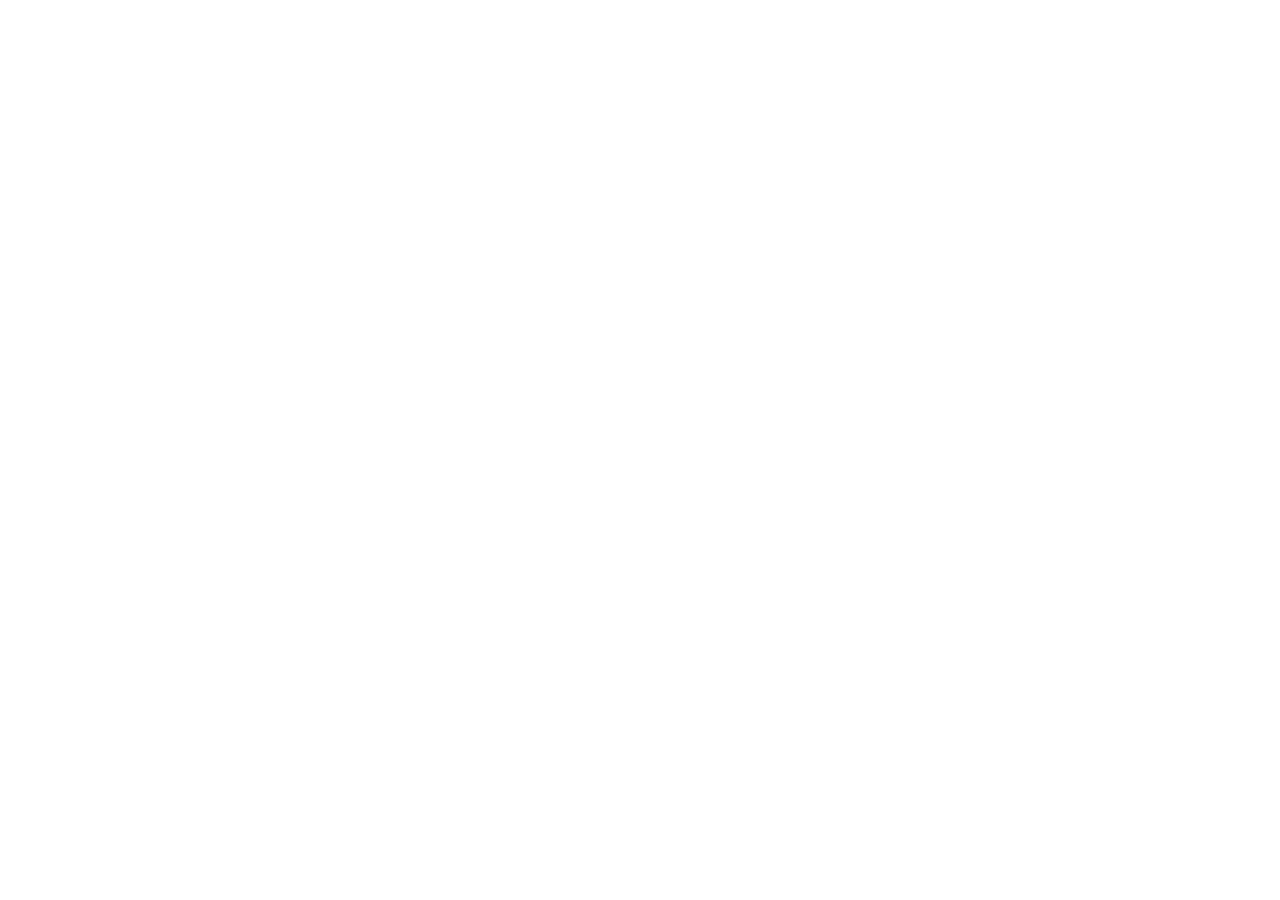
==== docs/index.html @ 91da06d8 "Deploy inicial - Reloj Histórico" ====
<!DOCTYPE html>
<html>
<head>
  <!--
    If you are serving your web app in a path other than the root, change the
    href value below to reflect the base path you are serving from.

    The path provided below has to start and end with a slash "/" in order for
    it to work correctly.

    For more details:
    * https://developer.mozilla.org/en-US/docs/Web/HTML/Element/base

    This is a placeholder for base href that will be replaced by the value of
    the `--base-href` argument provided to `flutter build`.
  -->
  <base href="/">

  <meta charset="UTF-8">
  <meta content="IE=Edge" http-equiv="X-UA-Compatible">
  <meta name="description" content="A new Flutter project.">

  <!-- iOS meta tags & icons -->
  <meta name="mobile-web-app-capable" content="yes">
  <meta name="apple-mobile-web-app-status-bar-style" content="black">
  <meta name="apple-mobile-web-app-title" content="historical_clock">
  <link rel="apple-touch-icon" href="icons/Icon-192.png">

  <!-- Favicon -->
  <link rel="icon" type="image/png" href="favicon.png"/>

  <title>historical_clock</title>
  <link rel="manifest" href="manifest.json">
</head>
<body>
  <script src="flutter_bootstrap.js" async></script>
</body>
</html>
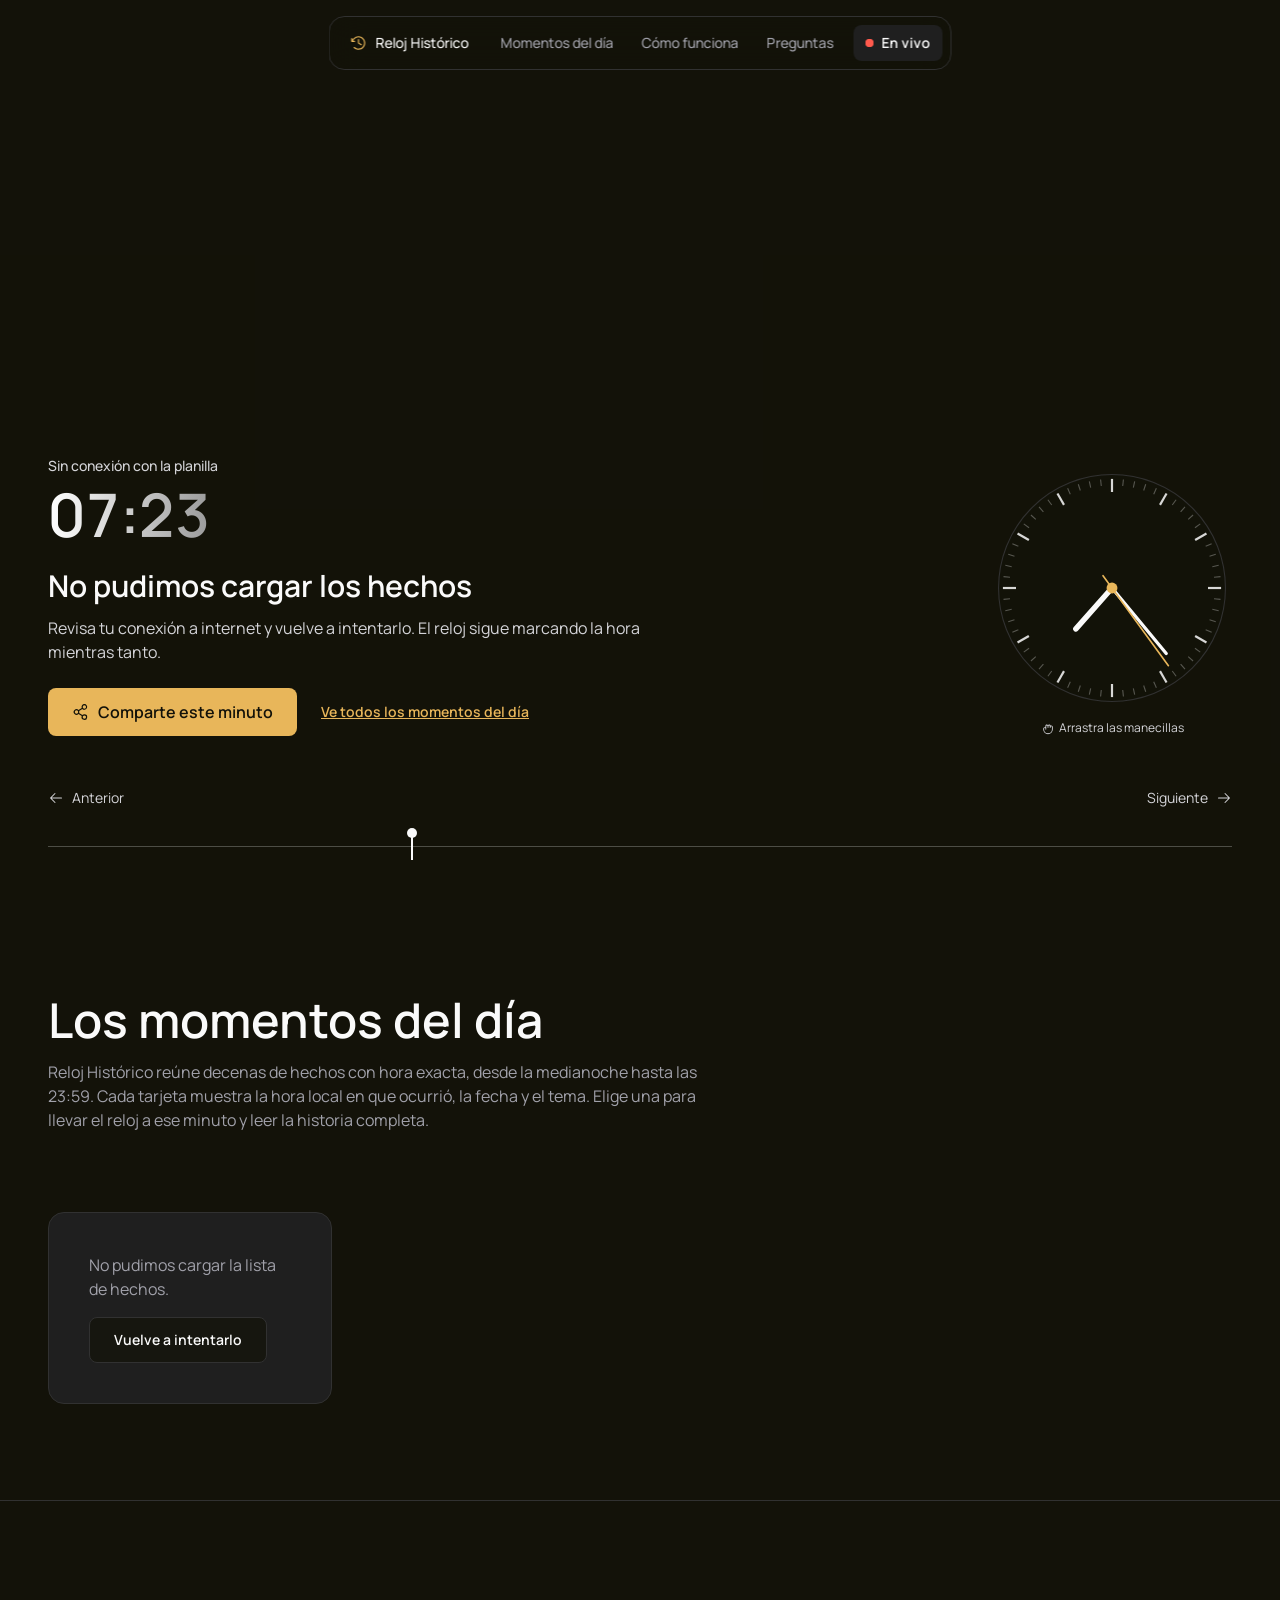
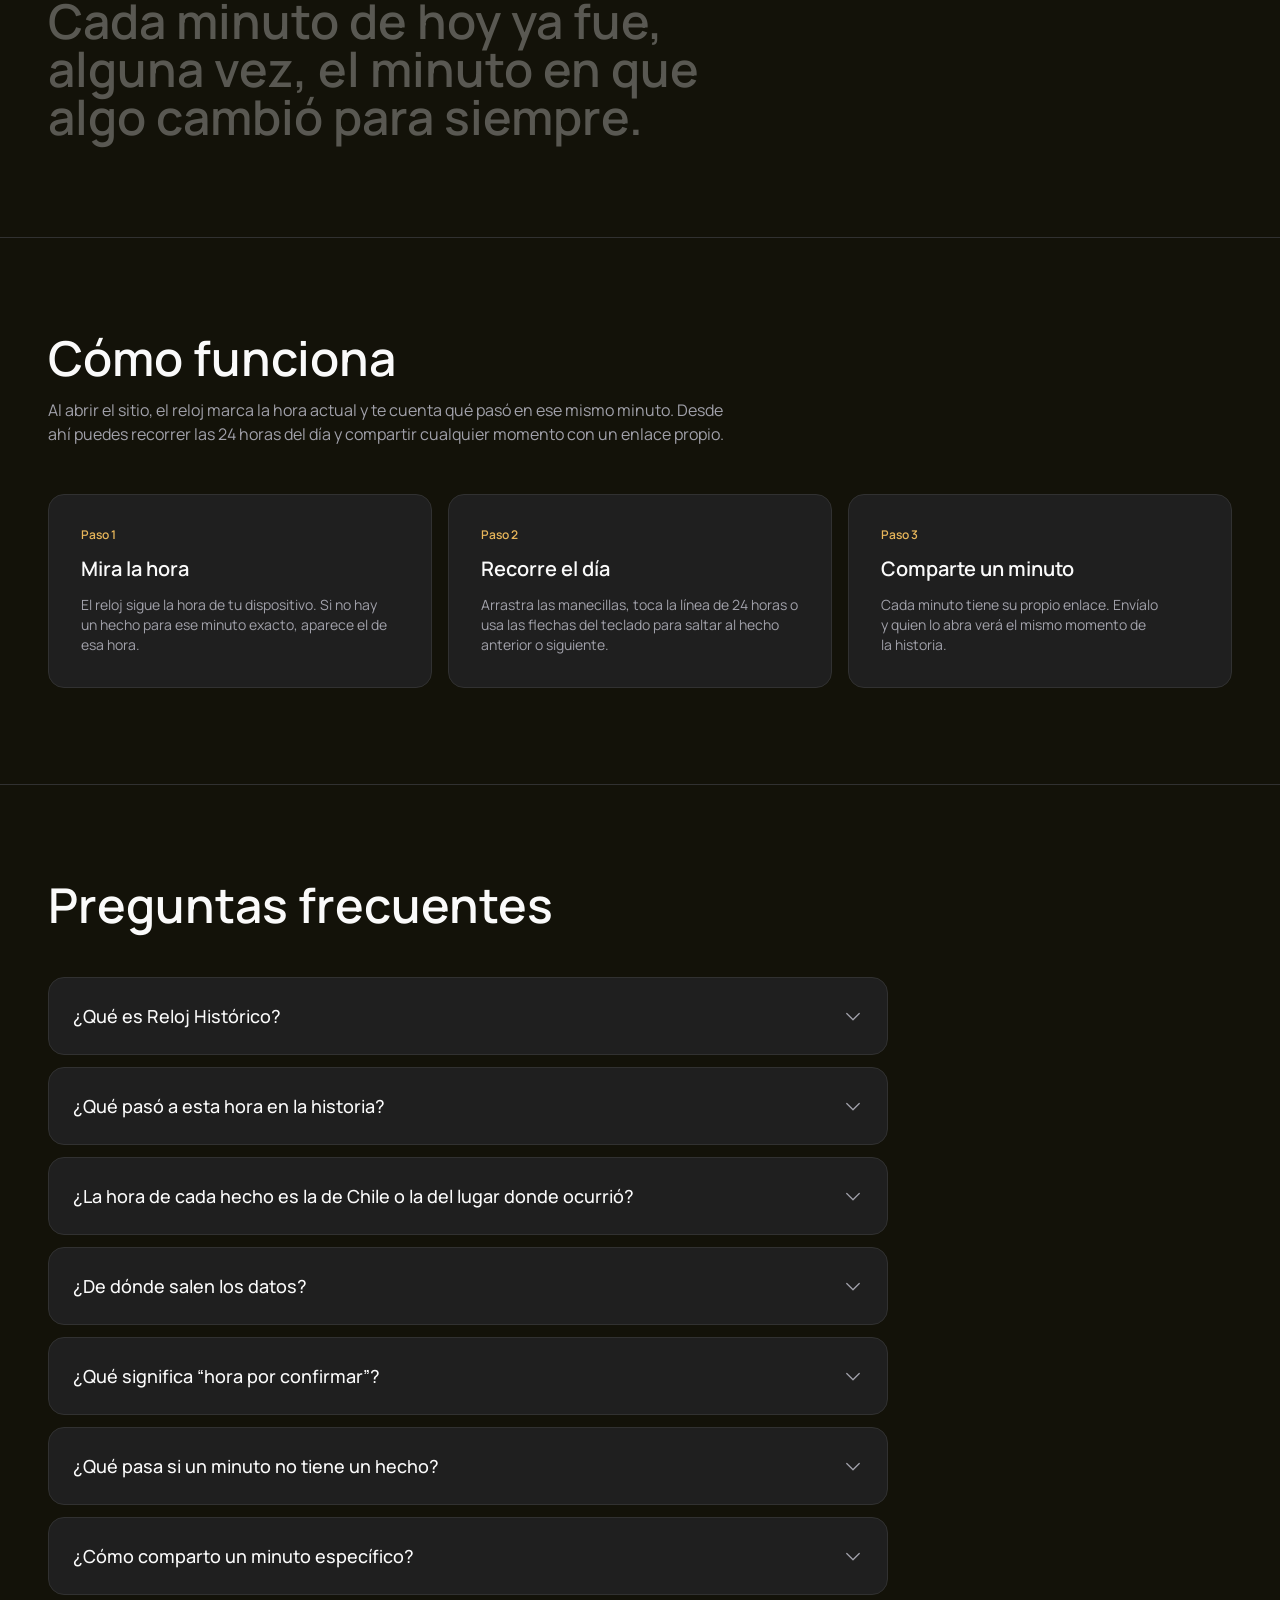
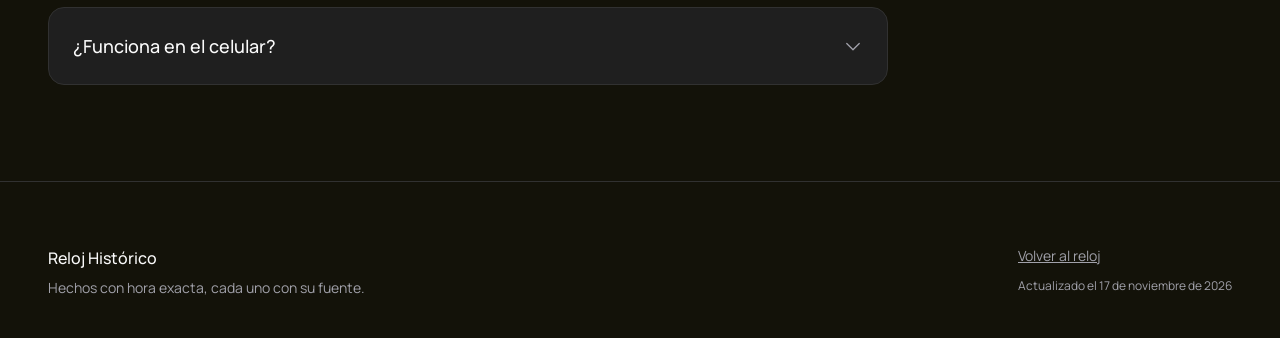
==== commit 14e7c6ba: "Reemplazar el sitio Flutter por el rediseño en HTML - El rediseño pasa a la raíz de docs/ y se elimi" ====
--- a/docs/index.html
+++ b/docs/index.html
@@ -1,38 +1,304 @@
-<!DOCTYPE html>
-<html>
+<!doctype html>
+<html lang="es-CL">
 <head>
-  <!--
-    If you are serving your web app in a path other than the root, change the
-    href value below to reflect the base path you are serving from.
-
-    The path provided below has to start and end with a slash "/" in order for
-    it to work correctly.
-
-    For more details:
-    * https://developer.mozilla.org/en-US/docs/Web/HTML/Element/base
-
-    This is a placeholder for base href that will be replaced by the value of
-    the `--base-href` argument provided to `flutter build`.
-  -->
-  <base href="/">
-
-  <meta charset="UTF-8">
-  <meta content="IE=Edge" http-equiv="X-UA-Compatible">
-  <meta name="description" content="A new Flutter project.">
-
-  <!-- iOS meta tags & icons -->
-  <meta name="mobile-web-app-capable" content="yes">
-  <meta name="apple-mobile-web-app-status-bar-style" content="black">
-  <meta name="apple-mobile-web-app-title" content="historical_clock">
-  <link rel="apple-touch-icon" href="icons/Icon-192.png">
-
-  <!-- Favicon -->
-  <link rel="icon" type="image/png" href="favicon.png"/>
-
-  <title>historical_clock</title>
-  <link rel="manifest" href="manifest.json">
+<meta charset="utf-8">
+<meta name="viewport" content="width=device-width, initial-scale=1, viewport-fit=cover">
+<title>Reloj Histórico: qué pasó a esta hora en la historia</title>
+<meta name="description" content="Mira la hora y descubre qué pasó en ese mismo minuto en la historia. Hechos con hora exacta y su fuente, desde la medianoche hasta las 23:59.">
+<link rel="canonical" href="https://flacofalso.github.io/reloj-historico/">
+<meta name="theme-color" content="#131209">
+<meta property="og:type" content="website">
+<meta property="og:locale" content="es_CL">
+<meta property="og:site_name" content="Reloj Histórico">
+<meta property="og:url" content="https://flacofalso.github.io/reloj-historico/">
+<meta property="og:title" content="Reloj Histórico: qué pasó a esta hora en la historia">
+<meta property="og:description" content="Mira la hora y descubre qué pasó en ese mismo minuto en la historia.">
+<meta property="og:image" content="https://flacofalso.github.io/reloj-historico/og.png">
+<meta property="og:image:width" content="1200">
+<meta property="og:image:height" content="630">
+<meta property="og:image:alt" content="Reloj Histórico: qué pasó en la historia a esta misma hora">
+<meta name="twitter:card" content="summary_large_image">
+<link rel="icon" href="favicon.svg" type="image/svg+xml">
+<link rel="preconnect" href="https://fonts.googleapis.com">
+<link rel="preconnect" href="https://fonts.gstatic.com" crossorigin>
+<link rel="preconnect" href="https://docs.google.com">
+<link href="https://fonts.googleapis.com/css2?family=Manrope:wght@400;500;600&display=swap" rel="stylesheet">
+<link rel="stylesheet" href="styles.css">
+<script>document.documentElement.classList.add('js');</script>
+<script src="datos.js" defer></script>
+<script src="app.js" defer></script>
+<script type="application/ld+json">
+{
+  "@context": "https://schema.org",
+  "@graph": [
+    {
+      "@type": "WebSite",
+      "name": "Reloj Histórico",
+      "url": "https://flacofalso.github.io/reloj-historico/",
+      "inLanguage": "es-CL",
+      "description": "Reloj Histórico es un sitio web gratuito que muestra, para cada minuto del día, un hecho histórico que ocurrió a esa misma hora."
+    },
+    {
+      "@type": "FAQPage",
+      "inLanguage": "es-CL",
+      "mainEntity": [
+        {
+          "@type": "Question",
+          "name": "¿Qué es Reloj Histórico?",
+          "acceptedAnswer": { "@type": "Answer", "text": "Reloj Histórico es un sitio web gratuito que muestra, para cada minuto del día, un hecho histórico que ocurrió a esa misma hora. Funciona en el navegador del computador o del celular, sin registro y sin descargar nada." }
+        },
+        {
+          "@type": "Question",
+          "name": "¿Qué pasó a esta hora en la historia?",
+          "acceptedAnswer": { "@type": "Answer", "text": "Abre el sitio y el reloj te lo muestra al instante: marca la hora actual y cuenta el hecho que ocurrió en ese minuto. Hay hechos con hora exacta para más de 50 minutos del día y un hecho de respaldo para cada una de las 24 horas." }
+        },
+        {
+          "@type": "Question",
+          "name": "¿La hora de cada hecho es la de Chile o la del lugar donde ocurrió?",
+          "acceptedAnswer": { "@type": "Answer", "text": "En general es la hora local del lugar donde ocurrió el hecho. Por ejemplo, el accidente de Chernóbil aparece a la 01:23, la hora en Ucrania. Cuando la fuente usa otra referencia, como la hora UTC, la descripción lo dice." }
+        },
+        {
+          "@type": "Question",
+          "name": "¿De dónde salen los datos?",
+          "acceptedAnswer": { "@type": "Answer", "text": "Cada hecho indica su fuente: organismos oficiales, agencias de noticias, medios o archivos históricos. Los datos están en una planilla que se revisa y corrige a mano, y el sitio la lee cada vez que lo abres." }
+        },
+        {
+          "@type": "Question",
+          "name": "¿Qué significa “hora por confirmar”?",
+          "acceptedAnswer": { "@type": "Answer", "text": "Significa que las fuentes no coinciden en el minuto exacto. El sitio muestra la hora más citada y lo avisa junto a la fuente, para que sepas que puede variar en algunos minutos." }
+        },
+        {
+          "@type": "Question",
+          "name": "¿Qué pasa si un minuto no tiene un hecho?",
+          "acceptedAnswer": { "@type": "Answer", "text": "Se muestra el hecho asociado a esa hora completa y la etiqueta cambia de “En este minuto” a “En esta hora”. Así siempre hay algo que leer, sea la hora que sea." }
+        },
+        {
+          "@type": "Question",
+          "name": "¿Cómo comparto un minuto específico?",
+          "acceptedAnswer": { "@type": "Answer", "text": "Usa el botón “Comparte este minuto” o agrega la hora al final de la dirección, por ejemplo #21:56. Quien abra el enlace verá el mismo minuto y el mismo hecho." }
+        },
+        {
+          "@type": "Question",
+          "name": "¿Funciona en el celular?",
+          "acceptedAnswer": { "@type": "Answer", "text": "Sí. En el celular puedes arrastrar las manecillas del reloj, tocar la línea de 24 horas o deslizar el dedo sobre el texto para pasar al hecho anterior o siguiente." }
+        }
+      ]
+    }
+  ]
+}
+</script>
 </head>
 <body>
-  <script src="flutter_bootstrap.js" async></script>
+<a class="saltar boton-sm" href="#inicio">Saltar al contenido</a>
+
+<header class="nav" id="nav">
+  <a class="marca titulo-4" href="#inicio" aria-label="Reloj Histórico, ir al reloj">
+    <svg width="18" height="18" viewBox="0 0 256 256" fill="currentColor" aria-hidden="true"><path d="M136,80v43.47l36.12,21.67a8,8,0,0,1-8.24,13.72l-40-24A8,8,0,0,1,120,128V80a8,8,0,0,1,16,0Zm-8-48A95.44,95.44,0,0,0,60.08,60.15C52.81,67.51,46.35,74.59,40,82V64a8,8,0,0,0-16,0v40a8,8,0,0,0,8,8H72a8,8,0,0,0,0-16H49c7.15-8.42,14.27-16.35,22.39-24.57a80,80,0,1,1,1.66,114.75,8,8,0,1,0-11,11.64A96,96,0,1,0,128,32Z"/></svg>
+    Reloj Histórico
+  </a>
+  <nav class="nav-enlaces titulo-4" aria-label="Secciones">
+    <a href="#momentos">Momentos del día</a>
+    <a href="#como-funciona">Cómo funciona</a>
+    <a href="#preguntas">Preguntas</a>
+  </nav>
+  <button class="pill boton-sm" id="modo" data-modo="vivo" title="Estás viendo la hora actual">
+    <span class="punto" aria-hidden="true"></span>
+    <svg class="icono-volver" width="16" height="16" viewBox="0 0 256 256" fill="currentColor" aria-hidden="true"><path d="M136,80v43.47l36.12,21.67a8,8,0,0,1-8.24,13.72l-40-24A8,8,0,0,1,120,128V80a8,8,0,0,1,16,0Zm-8-48A95.44,95.44,0,0,0,60.08,60.15C52.81,67.51,46.35,74.59,40,82V64a8,8,0,0,0-16,0v40a8,8,0,0,0,8,8H72a8,8,0,0,0,0-16H49c7.15-8.42,14.27-16.35,22.39-24.57a80,80,0,1,1,1.66,114.75,8,8,0,1,0-11,11.64A96,96,0,1,0,128,32Z"/></svg>
+    <span id="modoTexto">En vivo</span>
+  </button>
+  <button class="menu-boton" id="menuBoton" aria-expanded="false" aria-controls="menuPanel" aria-label="Abrir menú">
+    <span></span><span></span>
+  </button>
+</header>
+
+<nav class="menu-panel" id="menuPanel" aria-label="Menú">
+  <a class="encabezado-4" href="#inicio">El reloj</a>
+  <a class="encabezado-4" href="#momentos">Momentos del día</a>
+  <a class="encabezado-4" href="#como-funciona">Cómo funciona</a>
+  <a class="encabezado-4" href="#preguntas">Preguntas frecuentes</a>
+</nav>
+
+<main id="contenido">
+  <!-- ===== Hero: el reloj ===== -->
+  <section class="hero" id="inicio" aria-label="El reloj">
+    <div class="hero-fondo" id="fondo" aria-hidden="true"></div>
+
+    <div class="hero-principal">
+      <article class="relato" id="relato" aria-live="polite">
+        <div class="relato-cabeza">
+          <div class="contexto leyenda-1">
+            <span id="alcance">Hechos con hora exacta</span>
+            <span class="categoria" id="categoria" hidden><i></i><span></span></span>
+          </div>
+          <div class="momento">
+            <div class="hora encabezado-1 cifras" id="hora">--:--</div>
+            <div class="fecha" id="fecha">
+              <span class="titulo-2" id="fechaTexto"></span>
+              <span class="hace leyenda-2" id="hace"></span>
+            </div>
+          </div>
+        </div>
+        <h1 class="encabezado-4" id="titulo">Qué pasó en la historia a esta misma hora</h1>
+        <p class="descripcion cuerpo-3" id="descripcion">Reloj Histórico es un sitio web gratuito que muestra, para cada minuto del día, un hecho histórico que ocurrió a esa misma hora. Mira el reloj y descubre qué pasó.</p>
+        <button class="enlace boton-sm" id="mas" hidden>Leer la historia completa</button>
+        <p class="fuente leyenda-4" id="fuente"></p>
+        <div class="relato-acciones">
+          <button class="boton boton-primario boton-md" id="compartir">
+            <svg width="18" height="18" viewBox="0 0 256 256" fill="currentColor" aria-hidden="true"><path d="M176,160a39.89,39.89,0,0,0-28.62,12.09l-46.1-29.63a39.8,39.8,0,0,0,0-28.92l46.1-29.63a40,40,0,1,0-8.66-13.45l-46.1,29.63a40,40,0,1,0,0,55.82l46.1,29.63A40,40,0,1,0,176,160Zm0-128a24,24,0,1,1-24,24A24,24,0,0,1,176,32ZM64,152a24,24,0,1,1,24-24A24,24,0,0,1,64,152Zm112,72a24,24,0,1,1,24-24A24,24,0,0,1,176,224Z"/></svg>
+            Comparte este minuto
+          </button>
+          <a class="enlace boton-sm" href="#momentos">Ve todos los momentos del día</a>
+        </div>
+      </article>
+
+      <div class="dial-caja">
+        <div class="dial" id="dial" tabindex="0" role="slider" aria-label="Reloj: arrastra las manecillas para cambiar el minuto" aria-valuemin="0" aria-valuemax="1439">
+          <svg viewBox="-110 -110 220 220" aria-hidden="true">
+            <circle class="cara" r="104"/>
+            <g id="marcasMin"></g>
+            <g id="marcasEv"></g>
+            <line class="aguja aguja-hora" id="agujaHora" x1="0" y1="0" x2="0" y2="-50"/>
+            <line class="aguja aguja-min" id="agujaMin" x1="0" y1="0" x2="0" y2="-78"/>
+            <line class="aguja aguja-seg" id="agujaSeg" x1="0" y1="14" x2="0" y2="-88"/>
+            <circle class="eje" r="5"/>
+          </svg>
+        </div>
+        <p class="dial-ayuda leyenda-4">
+          <svg width="14" height="14" viewBox="0 0 256 256" fill="currentColor" aria-hidden="true"><path d="M188,80a27.79,27.79,0,0,0-13.36,3.4,28,28,0,0,0-46.64-11A28,28,0,0,0,80,92v20H68a28,28,0,0,0-28,28v12a88,88,0,0,0,176,0V108A28,28,0,0,0,188,80Zm12,72a72,72,0,0,1-144,0V140a12,12,0,0,1,12-12H80v24a8,8,0,0,0,16,0V92a12,12,0,0,1,24,0v28a8,8,0,0,0,16,0V92a12,12,0,0,1,24,0v28a8,8,0,0,0,16,0V108a12,12,0,0,1,24,0Z"/></svg>
+          Arrastra las manecillas
+        </p>
+      </div>
+    </div>
+
+    <div class="linea">
+      <div class="linea-nav cuerpo-6">
+        <button id="anterior" aria-label="Hecho anterior">
+          <svg width="16" height="16" viewBox="0 0 256 256" fill="currentColor" aria-hidden="true"><path d="M224,128a8,8,0,0,1-8,8H59.31l58.35,58.34a8,8,0,0,1-11.32,11.32l-72-72a8,8,0,0,1,0-11.32l72-72a8,8,0,0,1,11.32,11.32L59.31,120H216A8,8,0,0,1,224,128Z"/></svg>
+          <span class="etiqueta" id="anteriorTexto">Anterior</span>
+        </button>
+        <button id="siguiente" aria-label="Hecho siguiente">
+          <span class="etiqueta" id="siguienteTexto">Siguiente</span>
+          <svg width="16" height="16" viewBox="0 0 256 256" fill="currentColor" aria-hidden="true"><path d="M221.66,133.66l-72,72a8,8,0,0,1-11.32-11.32L196.69,136H40a8,8,0,0,1,0-16H196.69L138.34,61.66a8,8,0,0,1,11.32-11.32l72,72A8,8,0,0,1,221.66,133.66Z"/></svg>
+        </button>
+      </div>
+      <div class="pista" id="pista" role="slider" tabindex="0" aria-label="Línea de 24 horas: usa las flechas para saltar entre hechos" aria-valuemin="0" aria-valuemax="1439">
+        <div class="riel"></div>
+        <div id="pistaEventos"></div>
+        <div class="cabezal" id="cabezal"></div>
+        <div class="globo leyenda-2" id="globo" hidden></div>
+      </div>
+    </div>
+  </section>
+
+  <!-- ===== Galería ===== -->
+  <section class="seccion" id="momentos" aria-labelledby="momentosTitulo">
+    <div class="seccion-interior">
+      <div class="seccion-cabeza aparece">
+        <h2 class="encabezado-2" id="momentosTitulo">Los momentos del día</h2>
+        <p class="cuerpo-3">Reloj Histórico reúne <span id="conteo">decenas de</span> hechos con hora exacta, desde la medianoche hasta las 23:59. Cada tarjeta muestra la hora local en que ocurrió, la fecha y el tema. Elige una para llevar el reloj a ese minuto y leer la historia completa.</p>
+      </div>
+      <div class="filtros" id="filtros" role="group" aria-label="Filtrar por tema"></div>
+      <ul class="tarjetas" id="tarjetas" aria-live="polite">
+        <li class="esqueleto" aria-hidden="true"></li>
+        <li class="esqueleto" aria-hidden="true"></li>
+        <li class="esqueleto" aria-hidden="true"></li>
+        <li class="esqueleto" aria-hidden="true"></li>
+      </ul>
+      <noscript><p class="cuerpo-3">Activa JavaScript en tu navegador para ver la lista de hechos.</p></noscript>
+    </div>
+  </section>
+
+  <!-- ===== Frase destacada ===== -->
+  <section class="seccion" aria-label="Lema">
+    <div class="seccion-interior">
+      <p class="frase encabezado-2" id="frase">Cada minuto de hoy ya fue, alguna vez, el minuto en que algo cambió para siempre.</p>
+    </div>
+  </section>
+
+  <!-- ===== Cómo funciona ===== -->
+  <section class="seccion" id="como-funciona" aria-labelledby="comoTitulo">
+    <div class="seccion-interior">
+      <div class="seccion-cabeza aparece">
+        <h2 class="encabezado-2" id="comoTitulo">Cómo funciona</h2>
+        <p class="cuerpo-3">Al abrir el sitio, el reloj marca la hora actual y te cuenta qué pasó en ese mismo minuto. Desde ahí puedes recorrer las 24 horas del día y compartir cualquier momento con un enlace propio.</p>
+      </div>
+      <ol class="pasos">
+        <li class="paso aparece">
+          <span class="paso-numero leyenda-3">Paso 1</span>
+          <h3 class="encabezado-6">Mira la hora</h3>
+          <p class="cuerpo-6">El reloj sigue la hora de tu dispositivo. Si no hay un hecho para ese minuto exacto, aparece el de esa hora.</p>
+        </li>
+        <li class="paso aparece">
+          <span class="paso-numero leyenda-3">Paso 2</span>
+          <h3 class="encabezado-6">Recorre el día</h3>
+          <p class="cuerpo-6">Arrastra las manecillas, toca la línea de 24 horas o usa las flechas del teclado para saltar al hecho anterior o siguiente.</p>
+        </li>
+        <li class="paso aparece">
+          <span class="paso-numero leyenda-3">Paso 3</span>
+          <h3 class="encabezado-6">Comparte un minuto</h3>
+          <p class="cuerpo-6">Cada minuto tiene su propio enlace. Envíalo y quien lo abra verá el mismo momento de la historia.</p>
+        </li>
+      </ol>
+    </div>
+  </section>
+
+  <!-- ===== Preguntas frecuentes ===== -->
+  <section class="seccion" id="preguntas" aria-labelledby="preguntasTitulo">
+    <div class="seccion-interior">
+      <div class="seccion-cabeza aparece">
+        <h2 class="encabezado-2" id="preguntasTitulo">Preguntas frecuentes</h2>
+      </div>
+      <div class="preguntas">
+        <details class="pregunta">
+          <summary class="titulo-2">¿Qué es Reloj Histórico?<svg width="20" height="20" viewBox="0 0 256 256" fill="currentColor" aria-hidden="true"><path d="M213.66,101.66l-80,80a8,8,0,0,1-11.32,0l-80-80A8,8,0,0,1,53.66,90.34L128,164.69l74.34-74.35a8,8,0,0,1,11.32,11.32Z"/></svg></summary>
+          <p class="cuerpo-3">Reloj Histórico es un sitio web gratuito que muestra, para cada minuto del día, un hecho histórico que ocurrió a esa misma hora. Funciona en el navegador del computador o del celular, sin registro y sin descargar nada.</p>
+        </details>
+        <details class="pregunta">
+          <summary class="titulo-2">¿Qué pasó a esta hora en la historia?<svg width="20" height="20" viewBox="0 0 256 256" fill="currentColor" aria-hidden="true"><path d="M213.66,101.66l-80,80a8,8,0,0,1-11.32,0l-80-80A8,8,0,0,1,53.66,90.34L128,164.69l74.34-74.35a8,8,0,0,1,11.32,11.32Z"/></svg></summary>
+          <p class="cuerpo-3">Abre el sitio y el reloj te lo muestra al instante: marca la hora actual y cuenta el hecho que ocurrió en ese minuto. Hay hechos con hora exacta para más de 50 minutos del día y un hecho de respaldo para cada una de las 24 horas.</p>
+        </details>
+        <details class="pregunta">
+          <summary class="titulo-2">¿La hora de cada hecho es la de Chile o la del lugar donde ocurrió?<svg width="20" height="20" viewBox="0 0 256 256" fill="currentColor" aria-hidden="true"><path d="M213.66,101.66l-80,80a8,8,0,0,1-11.32,0l-80-80A8,8,0,0,1,53.66,90.34L128,164.69l74.34-74.35a8,8,0,0,1,11.32,11.32Z"/></svg></summary>
+          <p class="cuerpo-3">En general es la hora local del lugar donde ocurrió el hecho. Por ejemplo, el accidente de Chernóbil aparece a la 01:23, la hora en Ucrania. Cuando la fuente usa otra referencia, como la hora UTC, la descripción lo dice.</p>
+        </details>
+        <details class="pregunta">
+          <summary class="titulo-2">¿De dónde salen los datos?<svg width="20" height="20" viewBox="0 0 256 256" fill="currentColor" aria-hidden="true"><path d="M213.66,101.66l-80,80a8,8,0,0,1-11.32,0l-80-80A8,8,0,0,1,53.66,90.34L128,164.69l74.34-74.35a8,8,0,0,1,11.32,11.32Z"/></svg></summary>
+          <p class="cuerpo-3">Cada hecho indica su fuente: organismos oficiales, agencias de noticias, medios o archivos históricos. Los datos están en una planilla que se revisa y corrige a mano, y el sitio la lee cada vez que lo abres.</p>
+        </details>
+        <details class="pregunta">
+          <summary class="titulo-2">¿Qué significa “hora por confirmar”?<svg width="20" height="20" viewBox="0 0 256 256" fill="currentColor" aria-hidden="true"><path d="M213.66,101.66l-80,80a8,8,0,0,1-11.32,0l-80-80A8,8,0,0,1,53.66,90.34L128,164.69l74.34-74.35a8,8,0,0,1,11.32,11.32Z"/></svg></summary>
+          <p class="cuerpo-3">Significa que las fuentes no coinciden en el minuto exacto. El sitio muestra la hora más citada y lo avisa junto a la fuente, para que sepas que puede variar en algunos minutos.</p>
+        </details>
+        <details class="pregunta">
+          <summary class="titulo-2">¿Qué pasa si un minuto no tiene un hecho?<svg width="20" height="20" viewBox="0 0 256 256" fill="currentColor" aria-hidden="true"><path d="M213.66,101.66l-80,80a8,8,0,0,1-11.32,0l-80-80A8,8,0,0,1,53.66,90.34L128,164.69l74.34-74.35a8,8,0,0,1,11.32,11.32Z"/></svg></summary>
+          <p class="cuerpo-3">Se muestra el hecho asociado a esa hora completa y la etiqueta cambia de “En este minuto” a “En esta hora”. Así siempre hay algo que leer, sea la hora que sea.</p>
+        </details>
+        <details class="pregunta">
+          <summary class="titulo-2">¿Cómo comparto un minuto específico?<svg width="20" height="20" viewBox="0 0 256 256" fill="currentColor" aria-hidden="true"><path d="M213.66,101.66l-80,80a8,8,0,0,1-11.32,0l-80-80A8,8,0,0,1,53.66,90.34L128,164.69l74.34-74.35a8,8,0,0,1,11.32,11.32Z"/></svg></summary>
+          <p class="cuerpo-3">Usa el botón “Comparte este minuto” o agrega la hora al final de la dirección, por ejemplo #21:56. Quien abra el enlace verá el mismo minuto y el mismo hecho.</p>
+        </details>
+        <details class="pregunta">
+          <summary class="titulo-2">¿Funciona en el celular?<svg width="20" height="20" viewBox="0 0 256 256" fill="currentColor" aria-hidden="true"><path d="M213.66,101.66l-80,80a8,8,0,0,1-11.32,0l-80-80A8,8,0,0,1,53.66,90.34L128,164.69l74.34-74.35a8,8,0,0,1,11.32,11.32Z"/></svg></summary>
+          <p class="cuerpo-3">Sí. En el celular puedes arrastrar las manecillas del reloj, tocar la línea de 24 horas o deslizar el dedo sobre el texto para pasar al hecho anterior o siguiente.</p>
+        </details>
+      </div>
+    </div>
+  </section>
+</main>
+
+<footer class="pie">
+  <div class="pie-interior cuerpo-6">
+    <div>
+      <strong class="titulo-3">Reloj Histórico</strong>
+      <span>Hechos con hora exacta, cada uno con su fuente.</span>
+    </div>
+    <div>
+      <a href="#inicio">Volver al reloj</a>
+      <span class="leyenda-4">Actualizado el 17 de noviembre de 2026</span>
+    </div>
+  </div>
+</footer>
+
+<div class="aviso cuerpo-5" id="aviso" role="status"></div>
 </body>
 </html>
--- a/docs/styles.css
+++ b/docs/styles.css
@@ -0,0 +1,401 @@
+/* =========================================================
+   Reloj Histórico · sistema visual
+   Tokens de la skill landing-page-es (Parte B), tema oscuro
+   ========================================================= */
+:root {
+  /* Marca */
+  --fuente: "Manrope", system-ui, -apple-system, "Segoe UI", sans-serif;
+  --color-fondo: #131209;
+  --color-superficie: #1F1F1F;
+  --color-superficie-2: #272727;
+  --color-borde: #313131;
+  --color-texto: #FAFAFA;
+  --color-texto-2: #A1A1AA;
+  --color-texto-hero-2: #D4D4D8; /* secundario sobre foto con velo */
+  --color-marca: #E8B65A;
+  --color-sobre-marca: #131209;
+  --color-vivo: #FF5A4D;
+  --velo: rgba(19, 18, 9, .75);     /* plano, sin degradado */
+  --vidrio: rgba(19, 18, 9, .72);
+
+  /* Espaciado */
+  --esp-25: 2px;  --esp-50: 4px;  --esp-75: 8px;  --esp-100: 12px;
+  --esp-200: 16px; --esp-300: 24px; --esp-400: 32px; --esp-500: 40px;
+  --esp-600: 48px; --esp-700: 64px; --esp-800: 80px; --esp-900: 96px;
+
+  /* Radios */
+  --radio-sm: 4px; --radio-md: 8px; --radio-lg: 12px; --radio-xl: 16px; --radio-2xl: 24px; --radio-full: 9999px;
+
+  /* Animación */
+  --curva: cubic-bezier(0.22, 1, 0.36, 1);
+
+  --gutter: var(--esp-200);
+  --ancho: 1200px;
+  color-scheme: dark;
+}
+@media (min-width: 640px) { :root { --gutter: var(--esp-400); } }
+@media (min-width: 1024px) { :root { --gutter: var(--esp-600); } }
+
+/* ---------- Base ---------- */
+*, *::before, *::after { box-sizing: border-box; }
+html { scroll-behavior: smooth; -webkit-text-size-adjust: 100%; }
+body {
+  margin: 0; font-family: var(--fuente); color: var(--color-texto); background: var(--color-fondo);
+  font-size: 1rem; line-height: 1.5rem; -webkit-font-smoothing: antialiased;
+}
+h1, h2, h3, p, ol, ul, dl { margin: 0; }
+ol, ul { padding: 0; list-style: none; }
+a { color: inherit; }
+button { font: inherit; color: inherit; background: none; border: 0; padding: 0; cursor: pointer; }
+svg { flex: none; }
+[hidden] { display: none !important; }
+:focus-visible { outline: 2px solid var(--color-marca); outline-offset: 3px; border-radius: var(--radio-sm); }
+.visualmente-oculto { position: absolute; width: 1px; height: 1px; overflow: hidden; clip: rect(0 0 0 0); white-space: nowrap; }
+.saltar {
+  position: fixed; left: var(--esp-200); top: var(--esp-200); z-index: 50;
+  padding: var(--esp-75) var(--esp-100); border-radius: var(--radio-md);
+  background: var(--color-marca); color: var(--color-sobre-marca); text-decoration: none;
+  transform: translateY(-200%);
+}
+.saltar:focus-visible { transform: none; }
+
+/* ---------- Estilos de texto (B1) ---------- */
+.encabezado-1 { font-size: 3.75rem; line-height: 3.75rem; font-weight: 600; text-wrap: balance; }
+.encabezado-2 { font-size: 3rem; line-height: 3rem; font-weight: 600; text-wrap: balance; }
+.encabezado-3 { font-size: 2.25rem; line-height: 2.5rem; font-weight: 600; text-wrap: balance; }
+.encabezado-4 { font-size: 1.875rem; line-height: 2.25rem; font-weight: 600; text-wrap: balance; }
+.encabezado-5 { font-size: 1.5rem; line-height: 2rem; font-weight: 600; text-wrap: balance; }
+.encabezado-6 { font-size: 1.25rem; line-height: 1.75rem; font-weight: 600; text-wrap: balance; }
+.titulo-1 { font-size: 1.25rem; line-height: 1.75rem; font-weight: 500; }
+.titulo-2 { font-size: 1.125rem; line-height: 1.75rem; font-weight: 500; text-wrap: pretty; }
+.titulo-3 { font-size: 1rem; line-height: 1.5rem; font-weight: 500; }
+.titulo-4 { font-size: .875rem; line-height: 1.25rem; font-weight: 500; }
+.cuerpo-3 { font-size: 1rem; line-height: 1.5rem; font-weight: 400; text-wrap: pretty; }
+.cuerpo-5 { font-size: .875rem; line-height: 1.25rem; font-weight: 500; }
+.cuerpo-6 { font-size: .875rem; line-height: 1.25rem; font-weight: 400; text-wrap: pretty; }
+.boton-md { font-size: 1rem; line-height: 1.5rem; font-weight: 600; }
+.boton-sm { font-size: .875rem; line-height: 1.25rem; font-weight: 600; }
+.leyenda-1 { font-size: .875rem; line-height: 1.25rem; font-weight: 500; }
+.leyenda-2 { font-size: .875rem; line-height: 1.25rem; font-weight: 400; }
+.leyenda-3 { font-size: .75rem; line-height: 1rem; font-weight: 600; }
+.leyenda-4 { font-size: .75rem; line-height: 1rem; font-weight: 400; }
+.cifras { font-variant-numeric: tabular-nums; }
+
+/* ---------- Botones ---------- */
+.boton {
+  display: inline-flex; align-items: center; justify-content: center; gap: var(--esp-75);
+  min-height: 44px; padding: var(--esp-100) var(--esp-300); border-radius: var(--radio-md);
+  text-decoration: none; white-space: nowrap;
+  transition: background-color 300ms var(--curva), border-color 300ms var(--curva), transform 300ms var(--curva);
+}
+.boton:active { transform: scale(.98); }
+.boton-primario { background: var(--color-marca); color: var(--color-sobre-marca); }
+.boton-primario:hover { background: #F0C878; }
+.boton-secundario { border: 1px solid var(--color-borde); background: var(--vidrio); color: var(--color-texto); }
+.boton-secundario:hover { background: var(--color-superficie-2); border-color: #4A4A4A; }
+.enlace {
+  display: inline-flex; align-items: center; gap: var(--esp-50); min-height: 44px;
+  color: var(--color-marca); transition: opacity 300ms var(--curva);
+}
+.enlace:hover { opacity: .8; }
+
+/* ---------- Navegación flotante (B7) ---------- */
+.nav {
+  position: fixed; z-index: 30; top: var(--esp-200); left: 50%; transform: translateX(-50%);
+  display: flex; align-items: center; gap: var(--esp-75);
+  width: max-content; max-width: calc(100% - 2 * var(--esp-200));
+  padding: var(--esp-75); border: 1px solid var(--color-borde); border-radius: var(--radio-xl);
+  background: var(--vidrio); backdrop-filter: blur(16px); -webkit-backdrop-filter: blur(16px);
+}
+.marca {
+  display: inline-flex; align-items: center; gap: var(--esp-75); min-height: 36px;
+  padding: 0 var(--esp-100); text-decoration: none; white-space: nowrap;
+}
+.marca svg { color: var(--color-marca); }
+.nav-enlaces { display: flex; gap: var(--esp-50); }
+.nav-enlaces a {
+  display: inline-flex; align-items: center; min-height: 36px; padding: 0 var(--esp-100);
+  border-radius: var(--radio-md); color: var(--color-texto-2); text-decoration: none;
+  transition: background-color 300ms var(--curva), color 300ms var(--curva);
+}
+.nav-enlaces a:hover { color: var(--color-texto); background: var(--color-superficie-2); }
+.pill {
+  display: inline-flex; align-items: center; gap: var(--esp-75); min-height: 36px;
+  padding: 0 var(--esp-100); border-radius: var(--radio-md); white-space: nowrap;
+  background: var(--color-superficie); color: var(--color-texto);
+  transition: background-color 300ms var(--curva), color 300ms var(--curva);
+}
+.pill[data-modo="vivo"] { cursor: default; }
+.pill[data-modo="explorar"] { background: var(--color-marca); color: var(--color-sobre-marca); }
+.pill[data-modo="explorar"]:hover { background: #F0C878; }
+.pill[data-modo="explorar"]:active { transform: scale(.98); }
+.pill .icono-volver { display: none; }
+.pill[data-modo="explorar"] .icono-volver { display: block; }
+.pill[data-modo="explorar"] .punto { display: none; }
+.punto { position: relative; width: 8px; height: 8px; border-radius: var(--radio-full); background: var(--color-vivo); }
+.punto::after {
+  content: ""; position: absolute; inset: 0; border-radius: inherit; background: var(--color-vivo);
+  animation: latido 2s var(--curva) infinite;
+}
+@keyframes latido { from { transform: scale(1); opacity: .7; } to { transform: scale(3); opacity: 0; } }
+
+.menu-boton { display: none; width: 44px; height: 44px; margin: -4px -4px -4px 0; border-radius: var(--radio-md); position: relative; }
+.menu-boton span {
+  position: absolute; left: 13px; width: 18px; height: 2px; border-radius: var(--radio-full); background: var(--color-texto);
+  transition: transform 500ms var(--curva);
+}
+.menu-boton span:first-child { transform: translateY(-4px); }
+.menu-boton span:last-child { transform: translateY(4px); }
+.menu-abierto .menu-boton span:first-child { transform: rotate(45deg); }
+.menu-abierto .menu-boton span:last-child { transform: rotate(-45deg); }
+
+.menu-panel {
+  position: fixed; inset: 0; z-index: 25; display: flex; flex-direction: column; justify-content: center;
+  padding: var(--esp-900) var(--gutter); gap: var(--esp-75);
+  background: rgba(19, 18, 9, .94); backdrop-filter: blur(24px); -webkit-backdrop-filter: blur(24px);
+  opacity: 0; visibility: hidden; transition: opacity 300ms var(--curva), visibility 0s linear 300ms;
+}
+.menu-abierto .menu-panel { opacity: 1; visibility: visible; transition: opacity 300ms var(--curva); }
+.menu-panel a {
+  display: flex; align-items: center; min-height: 56px; text-decoration: none;
+  opacity: 0; transform: translateY(24px); transition: opacity 220ms var(--curva), transform 220ms var(--curva);
+}
+.menu-abierto .menu-panel a { opacity: 1; transform: none; }
+.menu-abierto .menu-panel a:nth-child(2) { transition-delay: 60ms; }
+.menu-abierto .menu-panel a:nth-child(3) { transition-delay: 120ms; }
+.menu-abierto .menu-panel a:nth-child(4) { transition-delay: 180ms; }
+
+/* ---------- Hero: el reloj ---------- */
+.hero {
+  position: relative; isolation: isolate; min-height: 100vh; min-height: 100svh;
+  display: grid; grid-template-rows: minmax(0, 1fr) auto; grid-template-columns: minmax(0, 1fr);
+  padding: var(--esp-900) var(--gutter) var(--esp-300);
+}
+.hero-fondo { position: absolute; inset: 0; z-index: -2; overflow: hidden; background: var(--color-fondo); }
+.capa {
+  position: absolute; inset: 0; background-size: cover; background-position: center;
+  opacity: 0; transition: opacity 800ms var(--curva);
+}
+.capa.visible { opacity: 1; }
+.hero::before { content: ""; position: absolute; inset: 0; z-index: -1; background: var(--velo); }
+.hero-principal {
+  width: 100%; max-width: var(--ancho); margin: 0 auto;
+  display: grid; grid-template-columns: minmax(0, 1fr) auto; align-items: end; gap: var(--esp-700);
+}
+
+.relato { max-width: 680px; transition: opacity 500ms var(--curva), transform 500ms var(--curva); }
+.relato.saliendo { opacity: 0; transform: translateY(8px); transition-duration: 250ms; }
+.relato-cabeza { display: flex; flex-direction: column; gap: var(--esp-75); }
+.contexto { display: flex; flex-wrap: wrap; align-items: center; gap: var(--esp-75) var(--esp-200); color: var(--color-texto-hero-2); }
+.categoria { display: inline-flex; align-items: center; gap: var(--esp-75); }
+.categoria i { width: 8px; height: 8px; border-radius: var(--radio-full); background: var(--cat, var(--color-marca)); }
+.categoria[hidden] { display: none; }
+.momento { display: flex; flex-wrap: wrap; align-items: flex-end; gap: var(--esp-75) var(--esp-300); }
+.hora {
+  background: linear-gradient(90deg, #FFFFFF, #9B9B9B); -webkit-background-clip: text; background-clip: text;
+  color: transparent; letter-spacing: -.02em;
+}
+.fecha { display: flex; flex-direction: column; padding-bottom: var(--esp-25); }
+.fecha .hace { color: var(--color-texto-hero-2); }
+.relato h1 { margin-top: var(--esp-300); }
+.descripcion {
+  margin-top: var(--esp-100); color: var(--color-texto-hero-2); max-width: 62ch;
+  display: -webkit-box; -webkit-line-clamp: 3; -webkit-box-orient: vertical; overflow: hidden;
+}
+.descripcion.abierta { -webkit-line-clamp: unset; display: block; }
+.fuente { margin-top: var(--esp-75); color: var(--color-texto-hero-2); }
+.fuente:empty { display: none; }
+.relato-acciones { display: flex; flex-wrap: wrap; align-items: center; gap: var(--esp-100) var(--esp-300); margin-top: var(--esp-300); }
+
+/* Reloj arrastrable */
+.dial-caja { display: grid; justify-items: center; gap: var(--esp-100); }
+.dial { width: 240px; aspect-ratio: 1; touch-action: none; cursor: grab; user-select: none; -webkit-user-select: none; border-radius: var(--radio-full); }
+.dial.arrastrando { cursor: grabbing; }
+.dial svg { display: block; width: 100%; height: 100%; overflow: visible; }
+.dial .cara { fill: var(--vidrio); stroke: var(--color-borde); stroke-width: 1; }
+.dial .marca-min { stroke: rgba(250, 250, 250, .3); stroke-width: 1; }
+.dial .marca-min.mayor { stroke: rgba(250, 250, 250, .85); stroke-width: 2; }
+.dial .aguja { stroke-linecap: round; stroke: var(--color-texto); }
+.dial .aguja-hora { stroke-width: 5; }
+.dial .aguja-min { stroke-width: 3; }
+.dial .aguja-seg { stroke: var(--color-marca); stroke-width: 1.5; transition: opacity 300ms var(--curva); }
+.dial .eje { fill: var(--color-marca); }
+.dial-ayuda { display: inline-flex; align-items: center; gap: var(--esp-50); color: var(--color-texto-hero-2); }
+
+/* Línea de 24 h */
+.linea { width: 100%; max-width: var(--ancho); margin: var(--esp-500) auto 0; }
+.linea-nav { display: flex; justify-content: space-between; gap: var(--esp-200); margin-bottom: var(--esp-75); }
+.linea-nav button {
+  display: inline-flex; align-items: center; gap: var(--esp-75); min-height: 44px; min-width: 0; max-width: 46%;
+  color: var(--color-texto-hero-2); transition: color 300ms var(--curva);
+}
+.linea-nav button:hover { color: var(--color-texto); }
+.linea-nav .etiqueta { min-width: 0; overflow: hidden; text-overflow: ellipsis; white-space: nowrap; }
+.pista { position: relative; height: 48px; cursor: pointer; touch-action: none; border-radius: var(--radio-sm); }
+.pista .riel { position: absolute; left: 0; right: 0; top: 18px; height: 1px; background: rgba(250, 250, 250, .25); }
+.pista .ev { position: absolute; top: 10px; width: 2px; height: 16px; margin-left: -1px; border-radius: 1px; background: var(--cat); }
+.pista .marca-hora { position: absolute; bottom: 0; transform: translateX(-50%); color: var(--color-texto-hero-2); }
+.pista .marca-hora:first-of-type { transform: none; }
+.pista .cabezal { position: absolute; top: 4px; height: 28px; width: 2px; margin-left: -1px; background: var(--color-texto); }
+.pista .cabezal::before { content: ""; position: absolute; top: -4px; left: -4px; width: 10px; height: 10px; border-radius: var(--radio-full); background: var(--color-texto); }
+.globo {
+  position: absolute; bottom: 52px; transform: translateX(-50%); pointer-events: none; max-width: 280px;
+  padding: var(--esp-75) var(--esp-100); border: 1px solid var(--color-borde); border-radius: var(--radio-md);
+  background: var(--color-superficie); white-space: nowrap; overflow: hidden; text-overflow: ellipsis;
+}
+.globo b { font-weight: 600; margin-right: var(--esp-75); }
+
+/* ---------- Secciones ---------- */
+.seccion { padding: var(--esp-900) var(--gutter); scroll-margin-top: var(--esp-500); }
+.seccion-interior { max-width: var(--ancho); margin: 0 auto; }
+.seccion-cabeza { max-width: 680px; display: grid; gap: var(--esp-200); margin-bottom: var(--esp-600); }
+.seccion-cabeza p { color: var(--color-texto-2); }
+.seccion + .seccion { border-top: 1px solid var(--color-borde); }
+
+/* Galería */
+.filtros { display: flex; flex-wrap: wrap; gap: var(--esp-75); margin-bottom: var(--esp-400); }
+.chip {
+  display: inline-flex; align-items: center; gap: var(--esp-75); min-height: 44px; padding: 0 var(--esp-200);
+  border: 1px solid var(--color-borde); border-radius: var(--radio-full); color: var(--color-texto-2);
+  transition: background-color 300ms var(--curva), color 300ms var(--curva), border-color 300ms var(--curva);
+}
+.chip:hover { color: var(--color-texto); border-color: #4A4A4A; }
+.chip:active { transform: scale(.98); }
+.chip[aria-pressed="true"] { background: var(--color-texto); border-color: var(--color-texto); color: var(--color-fondo); }
+.chip i { width: 8px; height: 8px; border-radius: var(--radio-full); background: var(--cat); }
+.chip .n { opacity: .7; }
+
+.tarjetas { display: grid; grid-template-columns: repeat(auto-fill, minmax(260px, 1fr)); gap: var(--esp-200); }
+.tarjeta {
+  display: flex; flex-direction: column; gap: var(--esp-100); width: 100%; height: 100%; min-height: 200px; text-align: left;
+  padding: var(--esp-300); border: 1px solid var(--color-borde); border-radius: var(--radio-xl); background: var(--color-superficie);
+  transition: background-color 300ms var(--curva), border-color 300ms var(--curva), transform 500ms var(--curva);
+}
+.tarjeta:hover { background: var(--color-superficie-2); border-color: #4A4A4A; transform: translateY(-2px); }
+.tarjeta:active { transform: scale(.98); }
+.tarjeta[aria-current="true"] { border-color: var(--color-marca); }
+.tarjeta-cabeza { display: flex; justify-content: space-between; align-items: center; gap: var(--esp-100); color: var(--color-texto-2); }
+.tarjeta-hora { color: var(--color-texto); }
+.tarjeta[aria-current="true"] .tarjeta-hora { color: var(--color-marca); }
+.tarjeta-titulo { flex: 1; }
+.tarjeta-fecha { color: var(--color-texto-2); }
+.esqueleto { min-height: 200px; border-radius: var(--radio-xl); background: var(--color-superficie); animation: pulso 1.6s var(--curva) infinite alternate; }
+@keyframes pulso { from { opacity: 1; } to { opacity: .45; } }
+.vacio {
+  display: grid; justify-items: start; gap: var(--esp-200); padding: var(--esp-500);
+  border: 1px solid var(--color-borde); border-radius: var(--radio-xl); background: var(--color-superficie); color: var(--color-texto-2);
+}
+
+/* Frase destacada (B10) */
+.frase { max-width: 680px; }
+.js .frase .palabra { opacity: .3; transition: opacity 500ms var(--curva); }
+.js .frase .palabra.activa { opacity: 1; }
+
+/* Cómo funciona */
+.pasos { display: grid; grid-template-columns: repeat(3, minmax(0, 1fr)); gap: var(--esp-200); counter-reset: paso; }
+.paso {
+  display: grid; align-content: start; gap: var(--esp-100); padding: var(--esp-400);
+  border: 1px solid var(--color-borde); border-radius: var(--radio-xl); background: var(--color-superficie);
+}
+.paso-numero { color: var(--color-marca); }
+.paso p { color: var(--color-texto-2); }
+
+/* Preguntas frecuentes */
+.preguntas { max-width: 840px; display: grid; gap: var(--esp-100); }
+.pregunta { border: 1px solid var(--color-borde); border-radius: var(--radio-xl); background: var(--color-superficie); }
+.pregunta summary {
+  display: flex; justify-content: space-between; align-items: center; gap: var(--esp-200);
+  min-height: 44px; padding: var(--esp-300); cursor: pointer; list-style: none; border-radius: var(--radio-xl);
+}
+.pregunta summary::-webkit-details-marker { display: none; }
+.pregunta summary svg { color: var(--color-texto-2); transition: transform 500ms var(--curva); }
+.pregunta[open] summary svg { transform: rotate(180deg); }
+.pregunta p { padding: 0 var(--esp-300) var(--esp-300); color: var(--color-texto-2); max-width: 68ch; }
+.pregunta code { font-family: inherit; color: var(--color-texto); }
+
+/* Pie */
+.pie { padding: var(--esp-700) var(--gutter) var(--esp-500); border-top: 1px solid var(--color-borde); }
+.pie-interior {
+  max-width: var(--ancho); margin: 0 auto; display: flex; flex-wrap: wrap; justify-content: space-between; gap: var(--esp-300);
+  color: var(--color-texto-2);
+}
+.pie-interior > div { display: grid; gap: var(--esp-75); }
+.pie strong { color: var(--color-texto); }
+.pie a:hover { color: var(--color-texto); }
+
+/* Página 404 */
+.no-encontrada { min-height: 100vh; min-height: 100svh; display: grid; place-items: center; padding: var(--esp-700) var(--gutter); }
+.no-encontrada-interior { max-width: 680px; display: grid; justify-items: start; gap: var(--esp-200); }
+.no-encontrada-interior p { color: var(--color-texto-2); }
+.no-encontrada-codigo { color: var(--color-marca) !important; }
+
+/* Revisión de fotos */
+.resumen { display: grid; grid-template-columns: repeat(auto-fit, minmax(160px, 1fr)); gap: var(--esp-200); margin-bottom: var(--esp-400); }
+.resumen-dato { padding: var(--esp-300); border: 1px solid var(--color-borde); border-radius: var(--radio-xl); background: var(--color-superficie); }
+.resumen-dato dt { color: var(--color-texto-2); }
+.resumen-dato dd { margin: var(--esp-50) 0 0; }
+.revision { display: grid; grid-template-columns: repeat(auto-fill, minmax(300px, 1fr)); gap: var(--esp-200); }
+.revision-item {
+  display: grid; align-content: start; gap: var(--esp-200); padding: var(--esp-75);
+  border: 1px solid var(--color-borde); border-radius: var(--radio-xl); background: var(--color-superficie);
+}
+.revision-item[data-estado="rota"] { border-color: var(--color-vivo); }
+.miniatura { display: grid; place-items: center; aspect-ratio: 16 / 9; overflow: hidden; border-radius: var(--radio-md); background: var(--color-fondo); }
+.miniatura img { width: 100%; height: 100%; object-fit: cover; display: block; }
+.miniatura-vacia { color: var(--color-texto-2); }
+.revision-cuerpo { display: grid; gap: var(--esp-75); padding: 0 var(--esp-100) var(--esp-100); }
+.revision-url { color: var(--color-texto-2); overflow-wrap: anywhere; }
+.estado { padding: var(--esp-25) var(--esp-75); border-radius: var(--radio-full); background: var(--color-superficie-2); color: var(--color-texto-2); white-space: nowrap; }
+[data-estado="propia"] .estado { background: #1E3A2A; color: #8FE0AE; }
+[data-estado="rota"] .estado { background: #4A1F1C; color: #FFB4AC; }
+
+/* Aviso */
+.aviso {
+  position: fixed; left: 50%; bottom: calc(env(safe-area-inset-bottom, 0px) + var(--esp-300)); z-index: 40;
+  padding: var(--esp-100) var(--esp-200); border-radius: var(--radio-md); background: var(--color-texto); color: var(--color-fondo);
+  opacity: 0; transform: translate(-50%, 16px); pointer-events: none;
+  transition: opacity 300ms var(--curva), transform 500ms var(--curva);
+}
+.aviso.visible { opacity: 1; transform: translate(-50%, 0); }
+
+/* Aparición al hacer scroll (B7): solo con JS activo */
+.js .aparece { opacity: 0; transform: translateY(32px); transition: opacity 700ms var(--curva), transform 700ms var(--curva); }
+.js .aparece.visible { opacity: 1; transform: none; }
+
+/* ---------- Tablet y celular ---------- */
+@media (max-width: 900px) {
+  .pasos { grid-template-columns: minmax(0, 1fr); }
+}
+@media (max-width: 760px) {
+  .nav-enlaces, .dial-ayuda { display: none; }
+  .menu-boton { display: block; }
+  .hero { padding-top: var(--esp-800); padding-bottom: var(--esp-200); }
+  .hero-principal { grid-template-columns: minmax(0, 1fr); position: relative; }
+  .dial-caja { position: absolute; top: 0; right: 0; }
+  .dial { width: 96px; }
+  .relato-cabeza { padding-right: 108px; min-height: 96px; justify-content: flex-end; }
+  .hora.encabezado-1 { font-size: 3rem; line-height: 3rem; }
+  .relato h1.encabezado-4 { font-size: 1.25rem; line-height: 1.75rem; margin-top: var(--esp-200); }
+  .relato-acciones { margin-top: var(--esp-200); }
+  .linea { margin-top: var(--esp-300); }
+  .seccion { padding: var(--esp-700) var(--gutter); }
+  .seccion-cabeza { margin-bottom: var(--esp-400); }
+  .encabezado-2 { font-size: 1.875rem; line-height: 2.25rem; }
+  .paso { padding: var(--esp-300); }
+  .seccion { scroll-margin-top: var(--esp-400); }
+  .tarjetas { gap: var(--esp-75); }
+  .tarjeta { min-height: 0; gap: var(--esp-50); padding: var(--esp-200); border-radius: var(--radio-lg); }
+  .tarjeta-hora.encabezado-5 { font-size: 1.25rem; line-height: 1.75rem; }
+  .tarjeta-titulo.titulo-2 { font-size: 1rem; line-height: 1.5rem; }
+  .esqueleto { min-height: 120px; border-radius: var(--radio-lg); }
+}
+@media (max-width: 400px) {
+  .pill .largo { display: none; }
+}
+
+@media (prefers-reduced-motion: reduce) {
+  html { scroll-behavior: auto; }
+  *, *::before, *::after { animation-duration: 0.01ms !important; animation-iteration-count: 1 !important; transition-duration: 0.01ms !important; transition-delay: 0ms !important; }
+  .js .aparece { transform: none; }
+  .menu-panel a { transform: none; }
+}
